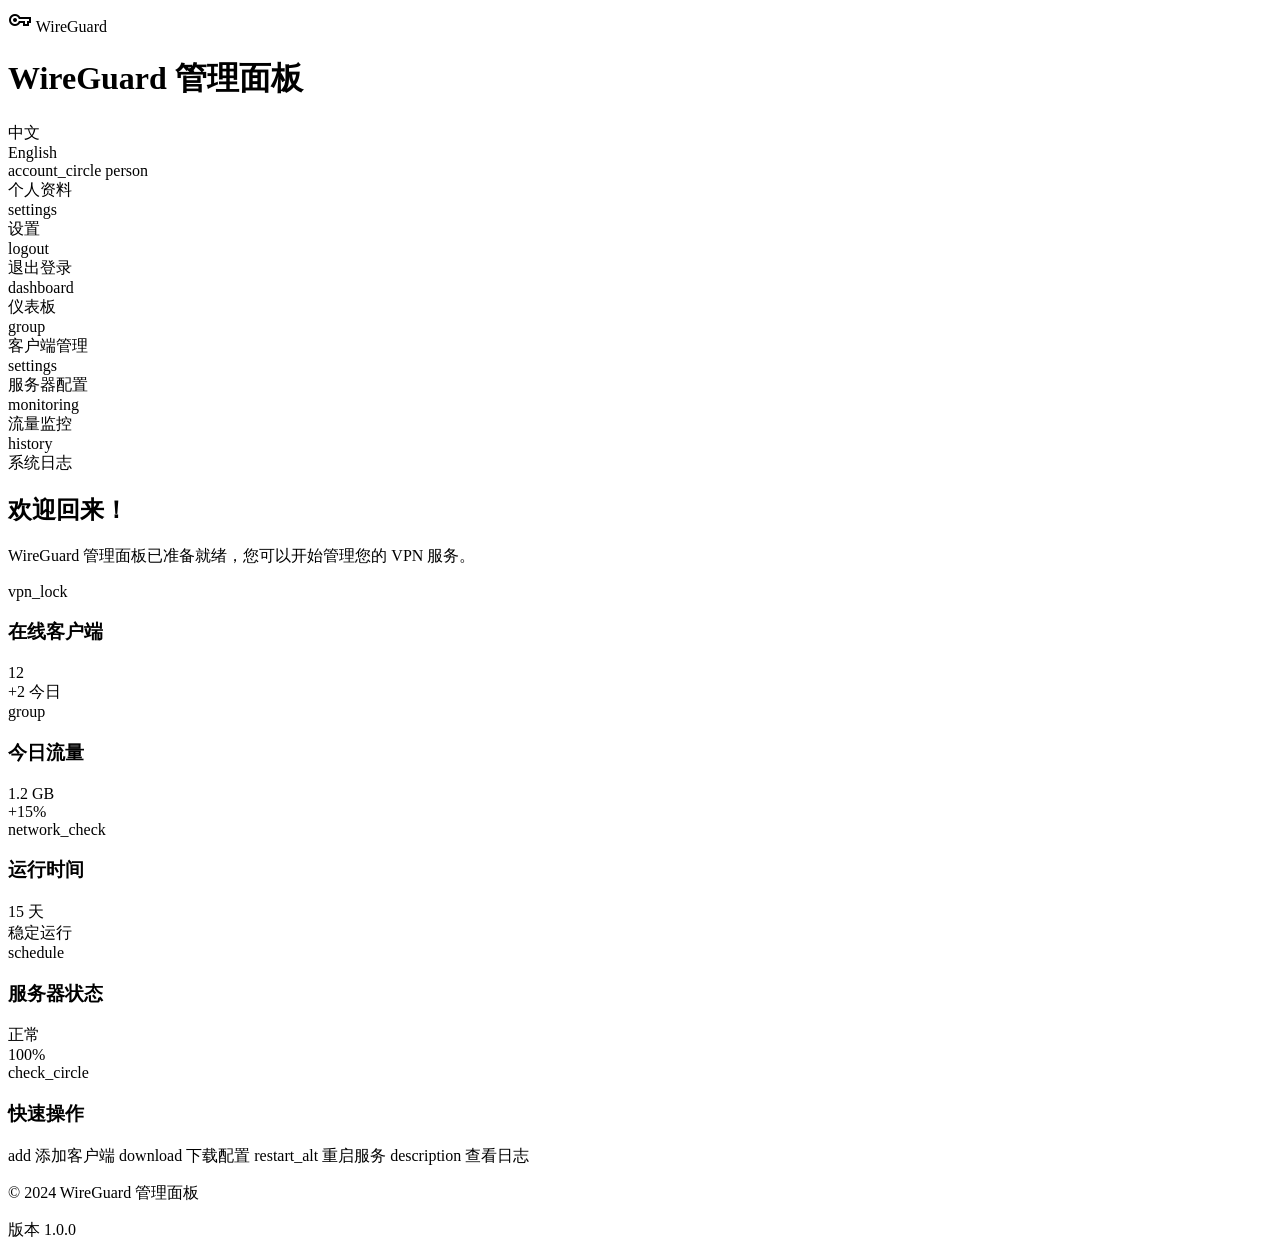
==== src/main/resources/templates/index.html @ 03b16604 "feat: add WireGuard admin dashboard with MD3 styling Co-authored-by: aider (deepseek/deepseek-chat) " ====
<!DOCTYPE html>
<html lang="zh-CN" xmlns:th="http://www.thymeleaf.org" th:lang="${#locale}">
<head>
    <meta charset="UTF-8">
    <meta name="viewport" content="width=device-width, initial-scale=1.0">
    <title th:text="#{home.page.title}">WireGuard 管理面板</title>
    <link rel="stylesheet" th:href="@{/css/home.css}">
    <link href="https://fonts.googleapis.com/css2?family=Roboto:wght@400;500;700&display=swap" rel="stylesheet">
    <link rel="stylesheet" href="https://fonts.googleapis.com/css2?family=Material+Symbols+Outlined:opsz,wght,FILL,GRAD@20..48,100..700,0..1,-50..200" />
    <script type="importmap">
        {
          "imports": {
            "@material/web/": "https://esm.run/@material/web/"
          }
        }
    </script>
    <script type="module">
        import '@material/web/all.js';
        import {styles as typescaleStyles} from '@material/web/typography/md-typescale-styles.js';

        document.adoptedStyleSheets.push(typescaleStyles.styleSheet);
    </script>
    
    <!-- 存储当前语言供JS使用 -->
    <meta name="current-lang" th:content="${#locale}">
</head>
<body>
<!-- 顶部导航栏 -->
<header class="app-header">
    <div class="header-left">
        <div class="logo">
            <span class="material-symbols-outlined logo-icon">vpn_key</span>
            <span class="logo-text" th:text="#{home.logo.text}">WireGuard</span>
        </div>
        <h1 class="app-title" th:text="#{home.title}">WireGuard 管理面板</h1>
    </div>
    
    <div class="header-right">
        <!-- 语言选择器 -->
        <div class="language-selector">
            <md-outlined-select id="languageSelect" th:attr="label=#{home.language.label}" style="width: 120px;">
                <md-select-option value="zh-CN">
                    <div slot="headline" th:text="#{home.language.zh}">中文</div>
                </md-select-option>
                <md-select-option value="en-US">
                    <div slot="headline" th:text="#{home.language.en}">English</div>
                </md-select-option>
            </md-outlined-select>
        </div>
        
        <!-- 用户菜单 -->
        <md-menu>
            <md-icon-button slot="trigger">
                <md-icon>account_circle</md-icon>
            </md-icon-button>
            <md-menu-item>
                <md-icon slot="start">person</md-icon>
                <div slot="headline" th:text="#{home.profile}">个人资料</div>
            </md-menu-item>
            <md-menu-item>
                <md-icon slot="start">settings</md-icon>
                <div slot="headline" th:text="#{home.settings}">设置</div>
            </md-menu-item>
            <md-divider></md-divider>
            <md-menu-item>
                <md-icon slot="start">logout</md-icon>
                <div slot="headline" th:text="#{home.logout}">退出登录</div>
            </md-menu-item>
        </md-menu>
    </div>
</header>

<!-- 主内容区域 -->
<div class="main-container">
    <!-- 侧边栏 -->
    <aside class="sidebar">
        <nav class="sidebar-nav">
            <md-list>
                <md-list-item type="button" class="active">
                    <md-icon slot="start">dashboard</md-icon>
                    <div slot="headline" th:text="#{home.nav.dashboard}">仪表板</div>
                </md-list-item>
                <md-list-item type="button">
                    <md-icon slot="start">group</md-icon>
                    <div slot="headline" th:text="#{home.nav.clients}">客户端管理</div>
                </md-list-item>
                <md-list-item type="button">
                    <md-icon slot="start">settings</md-icon>
                    <div slot="headline" th:text="#{home.nav.config}">服务器配置</div>
                </md-list-item>
                <md-list-item type="button">
                    <md-icon slot="start">monitoring</md-icon>
                    <div slot="headline" th:text="#{home.nav.monitor}">流量监控</div>
                </md-list-item>
                <md-list-item type="button">
                    <md-icon slot="start">history</md-icon>
                    <div slot="headline" th:text="#{home.nav.logs}">系统日志</div>
                </md-list-item>
            </md-list>
        </nav>
    </aside>

    <!-- 内容区域 -->
    <main class="content">
        <!-- 欢迎卡片 -->
        <div class="welcome-card">
            <div class="welcome-content">
                <h2 th:text="#{home.welcome.title}">欢迎回来！</h2>
                <p th:text="#{home.welcome.subtitle}">WireGuard 管理面板已准备就绪，您可以开始管理您的 VPN 服务。</p>
            </div>
            <md-icon class="welcome-icon">vpn_lock</md-icon>
        </div>

        <!-- 统计卡片 -->
        <div class="stats-grid">
            <div class="stat-card">
                <div class="stat-content">
                    <h3 th:text="#{home.stats.clients}">在线客户端</h3>
                    <div class="stat-value">12</div>
                    <div class="stat-change positive">+2 今日</div>
                </div>
                <md-icon class="stat-icon">group</md-icon>
            </div>
            
            <div class="stat-card">
                <div class="stat-content">
                    <h3 th:text="#{home.stats.traffic}">今日流量</h3>
                    <div class="stat-value">1.2 GB</div>
                    <div class="stat-change positive">+15%</div>
                </div>
                <md-icon class="stat-icon">network_check</md-icon>
            </div>
            
            <div class="stat-card">
                <div class="stat-content">
                    <h3 th:text="#{home.stats.uptime}">运行时间</h3>
                    <div class="stat-value">15 天</div>
                    <div class="stat-change">稳定运行</div>
                </div>
                <md-icon class="stat-icon">schedule</md-icon>
            </div>
            
            <div class="stat-card">
                <div class="stat-content">
                    <h3 th:text="#{home.stats.servers}">服务器状态</h3>
                    <div class="stat-value">正常</div>
                    <div class="stat-change positive">100%</div>
                </div>
                <md-icon class="stat-icon">check_circle</md-icon>
            </div>
        </div>

        <!-- 快速操作 -->
        <div class="quick-actions">
            <h3 th:text="#{home.quick.actions}">快速操作</h3>
            <div class="actions-grid">
                <md-filled-tonal-button>
                    <md-icon slot="icon">add</md-icon>
                    <span th:text="#{home.action.addClient}">添加客户端</span>
                </md-filled-tonal-button>
                <md-filled-tonal-button>
                    <md-icon slot="icon">download</md-icon>
                    <span th:text="#{home.action.downloadConfig}">下载配置</span>
                </md-filled-tonal-button>
                <md-filled-tonal-button>
                    <md-icon slot="icon">restart_alt</md-icon>
                    <span th:text="#{home.action.restartService}">重启服务</span>
                </md-filled-tonal-button>
                <md-filled-tonal-button>
                    <md-icon slot="icon">description</md-icon>
                    <span th:text="#{home.action.viewLogs}">查看日志</span>
                </md-filled-tonal-button>
            </div>
        </div>
    </main>
</div>

<!-- 底部信息 -->
<footer class="app-footer">
    <p th:text="#{home.footer.copyright}">© 2024 WireGuard 管理面板</p>
    <p th:text="#{home.footer.version}">版本 1.0.0</p>
</footer>

<script>
    // 设置当前语言到下拉菜单
    function setCurrentLanguage() {
        const languageSelect = document.getElementById('languageSelect');
        if (!languageSelect) return;
        
        // 从meta标签获取当前语言（由Thymeleaf设置）
        const metaLang = document.querySelector('meta[name="current-lang"]');
        let currentLang = metaLang ? metaLang.getAttribute('content') : null;
        
        // 如果meta标签没有，尝试从URL参数获取
        if (!currentLang) {
            const urlParams = new URLSearchParams(window.location.search);
            currentLang = urlParams.get('lang');
        }
        
        // 如果还没有，使用html的lang属性
        if (!currentLang) {
            currentLang = document.documentElement.lang;
        }
        
        // 标准化语言代码（zh-CN 或 en-US）
        if (currentLang) {
            // 转换格式，例如：zh_CN -> zh-CN
            currentLang = currentLang.replace('_', '-');
            
            // 设置选中状态
            const options = languageSelect.querySelectorAll('md-select-option');
            options.forEach(option => {
                option.selected = false;
            });
            
            const targetOption = languageSelect.querySelector(`md-select-option[value="${currentLang}"]`);
            if (targetOption) {
                targetOption.selected = true;
                languageSelect.value = currentLang;
            }
        }
    }

    // 页面加载完成后设置当前语言
    document.addEventListener('DOMContentLoaded', function() {
        setCurrentLanguage();
        
        // 语言切换事件
        document.getElementById('languageSelect').addEventListener('change', (event) =>{
            const selectedLang = event.target.value;
            
            // 使用URL参数切换语言
            const url = new URL(window.location.href);
            url.searchParams.set('lang', selectedLang);
            window.location.href = url.toString();
        });

        // 侧边栏导航点击事件
        const navItems = document.querySelectorAll('.sidebar-nav md-list-item');
        navItems.forEach(item => {
            item.addEventListener('click', function() {
                navItems.forEach(i => i.classList.remove('active'));
                this.classList.add('active');
            });
        });

        // 退出登录功能
        const logoutItem = document.querySelector('md-menu-item:last-child');
        if (logoutItem) {
            logoutItem.addEventListener('click', function() {
                window.location.href = '/logout';
            });
        }
    });
</script>
</body>
</html>
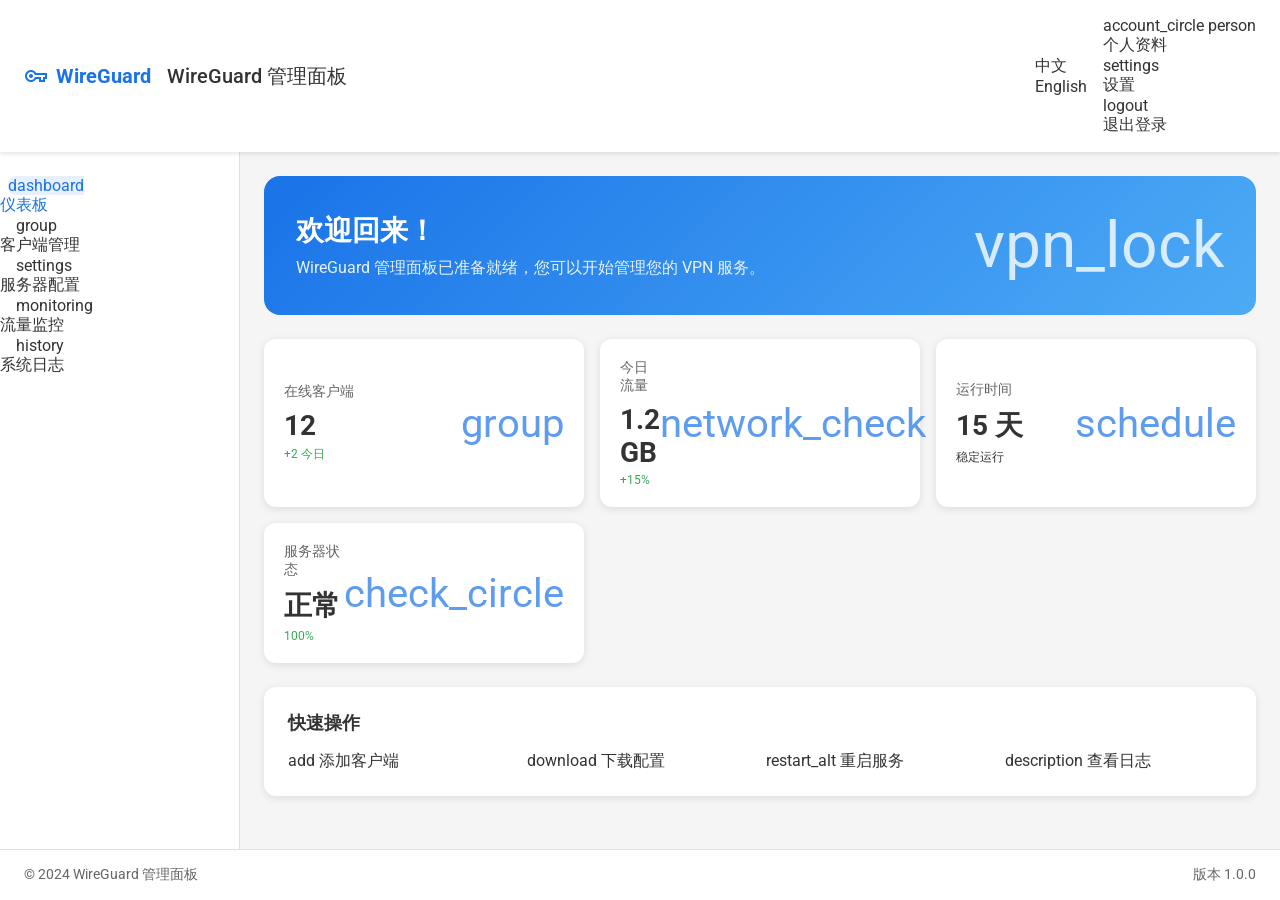
==== commit 5233b6fb: "feat: 为样式表新加默认值" ====
--- a/src/main/resources/templates/index.html
+++ b/src/main/resources/templates/index.html
@@ -4,7 +4,7 @@
     <meta charset="UTF-8">
     <meta name="viewport" content="width=device-width, initial-scale=1.0">
     <title th:text="#{home.page.title}">WireGuard 管理面板</title>
-    <link rel="stylesheet" th:href="@{/css/home.css}">
+    <link rel="stylesheet" th:href="@{/css/home.css}" href="../static/css/home.css">
     <link href="https://fonts.googleapis.com/css2?family=Roboto:wght@400;500;700&display=swap" rel="stylesheet">
     <link rel="stylesheet" href="https://fonts.googleapis.com/css2?family=Material+Symbols+Outlined:opsz,wght,FILL,GRAD@20..48,100..700,0..1,-50..200" />
     <script type="importmap">
@@ -20,7 +20,7 @@
 
         document.adoptedStyleSheets.push(typescaleStyles.styleSheet);
     </script>
-    
+
     <!-- 存储当前语言供JS使用 -->
     <meta name="current-lang" th:content="${#locale}">
 </head>
@@ -34,7 +34,7 @@
         </div>
         <h1 class="app-title" th:text="#{home.title}">WireGuard 管理面板</h1>
     </div>
-    
+
     <div class="header-right">
         <!-- 语言选择器 -->
         <div class="language-selector">
@@ -47,7 +47,7 @@
                 </md-select-option>
             </md-outlined-select>
         </div>
-        
+
         <!-- 用户菜单 -->
         <md-menu>
             <md-icon-button slot="trigger">
@@ -80,11 +80,11 @@
                     <md-icon slot="start">dashboard</md-icon>
                     <div slot="headline" th:text="#{home.nav.dashboard}">仪表板</div>
                 </md-list-item>
-                <md-list-item type="button">
+                <md-list-item type="button" href="/clients">
                     <md-icon slot="start">group</md-icon>
                     <div slot="headline" th:text="#{home.nav.clients}">客户端管理</div>
                 </md-list-item>
-                <md-list-item type="button">
+                <md-list-item type="button" href="/config">
                     <md-icon slot="start">settings</md-icon>
                     <div slot="headline" th:text="#{home.nav.config}">服务器配置</div>
                 </md-list-item>
@@ -121,7 +121,7 @@
                 </div>
                 <md-icon class="stat-icon">group</md-icon>
             </div>
-            
+
             <div class="stat-card">
                 <div class="stat-content">
                     <h3 th:text="#{home.stats.traffic}">今日流量</h3>
@@ -130,7 +130,7 @@
                 </div>
                 <md-icon class="stat-icon">network_check</md-icon>
             </div>
-            
+
             <div class="stat-card">
                 <div class="stat-content">
                     <h3 th:text="#{home.stats.uptime}">运行时间</h3>
@@ -139,7 +139,7 @@
                 </div>
                 <md-icon class="stat-icon">schedule</md-icon>
             </div>
-            
+
             <div class="stat-card">
                 <div class="stat-content">
                     <h3 th:text="#{home.stats.servers}">服务器状态</h3>
@@ -186,33 +186,33 @@
     function setCurrentLanguage() {
         const languageSelect = document.getElementById('languageSelect');
         if (!languageSelect) return;
-        
+
         // 从meta标签获取当前语言（由Thymeleaf设置）
         const metaLang = document.querySelector('meta[name="current-lang"]');
         let currentLang = metaLang ? metaLang.getAttribute('content') : null;
-        
+
         // 如果meta标签没有，尝试从URL参数获取
         if (!currentLang) {
             const urlParams = new URLSearchParams(window.location.search);
             currentLang = urlParams.get('lang');
         }
-        
+
         // 如果还没有，使用html的lang属性
         if (!currentLang) {
             currentLang = document.documentElement.lang;
         }
-        
+
         // 标准化语言代码（zh-CN 或 en-US）
         if (currentLang) {
             // 转换格式，例如：zh_CN -> zh-CN
             currentLang = currentLang.replace('_', '-');
-            
+
             // 设置选中状态
             const options = languageSelect.querySelectorAll('md-select-option');
             options.forEach(option => {
                 option.selected = false;
             });
-            
+
             const targetOption = languageSelect.querySelector(`md-select-option[value="${currentLang}"]`);
             if (targetOption) {
                 targetOption.selected = true;
@@ -224,11 +224,11 @@
     // 页面加载完成后设置当前语言
     document.addEventListener('DOMContentLoaded', function() {
         setCurrentLanguage();
-        
+
         // 语言切换事件
         document.getElementById('languageSelect').addEventListener('change', (event) =>{
             const selectedLang = event.target.value;
-            
+
             // 使用URL参数切换语言
             const url = new URL(window.location.href);
             url.searchParams.set('lang', selectedLang);
--- a/src/main/resources/static/css/home.css
+++ b/src/main/resources/static/css/home.css
@@ -0,0 +1,249 @@
+/* 基础样式 */
+* {
+    margin: 0;
+    padding: 0;
+    box-sizing: border-box;
+}
+
+body {
+    font-family: 'Roboto', sans-serif;
+    background-color: #f5f5f5;
+    color: #333;
+    min-height: 100vh;
+    display: flex;
+    flex-direction: column;
+}
+
+/* 顶部导航栏 */
+.app-header {
+    display: flex;
+    justify-content: space-between;
+    align-items: center;
+    padding: 16px 24px;
+    background-color: white;
+    box-shadow: 0 2px 4px rgba(0, 0, 0, 0.1);
+    position: sticky;
+    top: 0;
+    z-index: 100;
+}
+
+.header-left {
+    display: flex;
+    align-items: center;
+    gap: 16px;
+}
+
+.logo {
+    display: flex;
+    align-items: center;
+    gap: 8px;
+}
+
+.logo-icon {
+    font-size: 32px;
+    color: #1a73e8;
+}
+
+.logo-text {
+    font-size: 20px;
+    font-weight: 700;
+    color: #1a73e8;
+}
+
+.app-title {
+    font-size: 20px;
+    font-weight: 500;
+    color: #333;
+}
+
+.header-right {
+    display: flex;
+    align-items: center;
+    gap: 16px;
+}
+
+/* 主容器 */
+.main-container {
+    display: flex;
+    flex: 1;
+}
+
+/* 侧边栏 */
+.sidebar {
+    width: 240px;
+    background-color: white;
+    border-right: 1px solid #e0e0e0;
+    padding: 24px 0;
+}
+
+.sidebar-nav md-list {
+    padding: 0;
+}
+
+.sidebar-nav md-list-item {
+    margin: 4px 8px;
+    border-radius: 8px;
+}
+
+.sidebar-nav md-list-item.active {
+    background-color: #e8f0fe;
+    color: #1a73e8;
+}
+
+.sidebar-nav md-list-item.active md-icon {
+    color: #1a73e8;
+}
+
+/* 内容区域 */
+.content {
+    flex: 1;
+    padding: 24px;
+    overflow-y: auto;
+}
+
+/* 欢迎卡片 */
+.welcome-card {
+    display: flex;
+    justify-content: space-between;
+    align-items: center;
+    background: linear-gradient(135deg, #1a73e8, #4dabf5);
+    color: white;
+    padding: 32px;
+    border-radius: 16px;
+    margin-bottom: 24px;
+}
+
+.welcome-content h2 {
+    font-size: 28px;
+    margin-bottom: 8px;
+}
+
+.welcome-content p {
+    font-size: 16px;
+    opacity: 0.9;
+}
+
+.welcome-icon {
+    font-size: 64px;
+    opacity: 0.8;
+}
+
+/* 统计卡片网格 */
+.stats-grid {
+    display: grid;
+    grid-template-columns: repeat(auto-fit, minmax(240px, 1fr));
+    gap: 16px;
+    margin-bottom: 24px;
+}
+
+.stat-card {
+    background-color: white;
+    border-radius: 12px;
+    padding: 20px;
+    display: flex;
+    justify-content: space-between;
+    align-items: center;
+    box-shadow: 0 2px 8px rgba(0, 0, 0, 0.1);
+    transition: transform 0.2s;
+}
+
+.stat-card:hover {
+    transform: translateY(-4px);
+}
+
+.stat-content h3 {
+    font-size: 14px;
+    color: #666;
+    margin-bottom: 8px;
+    font-weight: 500;
+}
+
+.stat-value {
+    font-size: 28px;
+    font-weight: 700;
+    color: #333;
+    margin-bottom: 4px;
+}
+
+.stat-change {
+    font-size: 12px;
+}
+
+.stat-change.positive {
+    color: #34a853;
+}
+
+.stat-icon {
+    font-size: 40px;
+    color: #1a73e8;
+    opacity: 0.7;
+}
+
+/* 快速操作 */
+.quick-actions {
+    background-color: white;
+    border-radius: 12px;
+    padding: 24px;
+    box-shadow: 0 2px 8px rgba(0, 0, 0, 0.1);
+}
+
+.quick-actions h3 {
+    font-size: 18px;
+    margin-bottom: 16px;
+    color: #333;
+}
+
+.actions-grid {
+    display: grid;
+    grid-template-columns: repeat(auto-fit, minmax(200px, 1fr));
+    gap: 12px;
+}
+
+/* 底部信息 */
+.app-footer {
+    background-color: white;
+    padding: 16px 24px;
+    display: flex;
+    justify-content: space-between;
+    align-items: center;
+    border-top: 1px solid #e0e0e0;
+    color: #666;
+    font-size: 14px;
+}
+
+/* 响应式设计 */
+@media (max-width: 768px) {
+    .main-container {
+        flex-direction: column;
+    }
+    
+    .sidebar {
+        width: 100%;
+        border-right: none;
+        border-bottom: 1px solid #e0e0e0;
+    }
+    
+    .header-left {
+        flex-direction: column;
+        align-items: flex-start;
+        gap: 8px;
+    }
+    
+    .app-title {
+        font-size: 16px;
+    }
+    
+    .welcome-card {
+        flex-direction: column;
+        text-align: center;
+        gap: 16px;
+    }
+    
+    .welcome-icon {
+        font-size: 48px;
+    }
+    
+    .stats-grid {
+        grid-template-columns: 1fr;
+    }
+}
